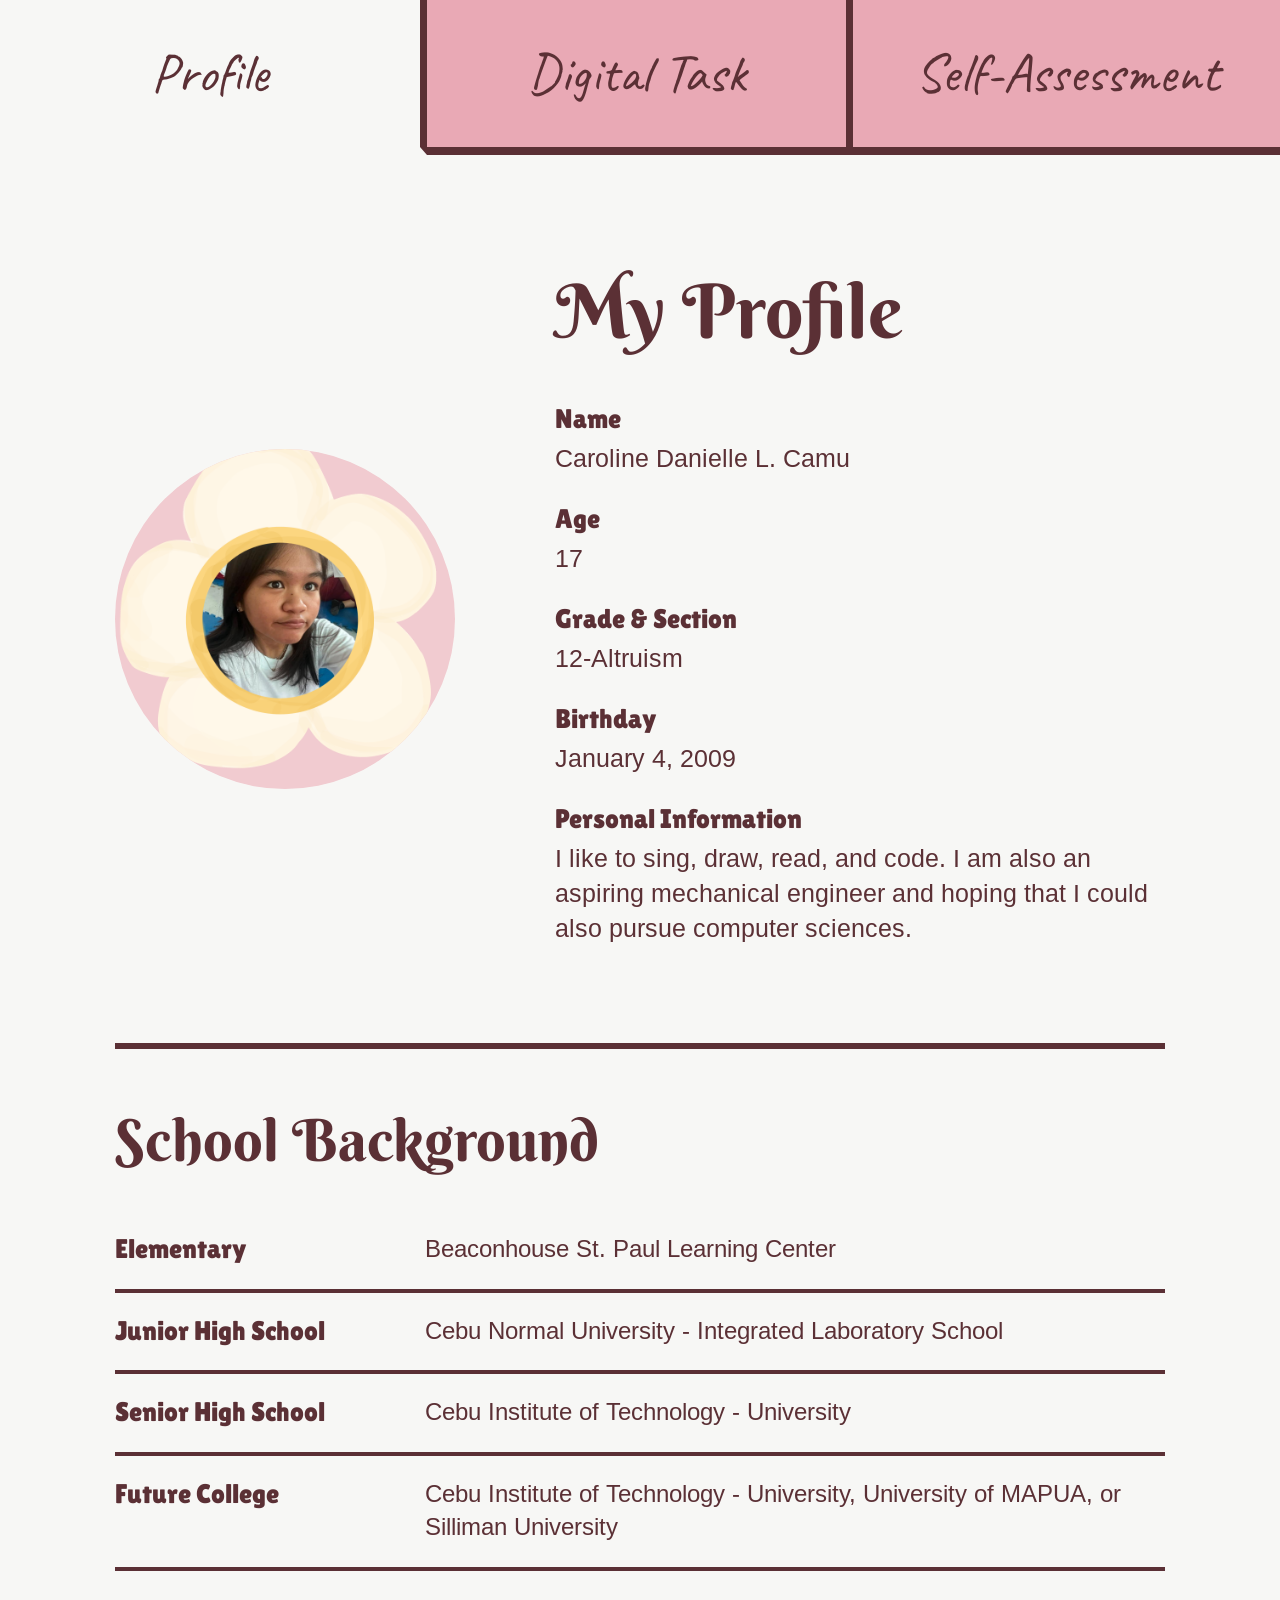
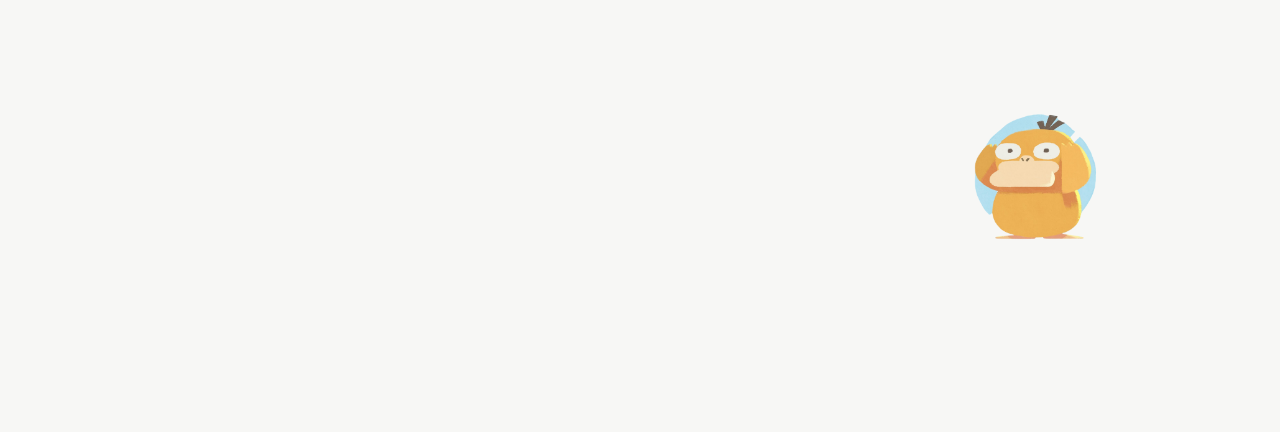
==== index.html @ 73b19c8a "first commit" ====
<!DOCTYPE html>
<html lang="en">

<head>
    <meta charset="UTF-8">
    <meta name="viewport" content="width=device-width, initial-scale=1.0">

    <title>Caroline's Digital Portfolio</title>

    <link rel="icon" type="image/png" href="ashets/me.png">

    <link href="https://fonts.googleapis.com/css2?family=Arimo:ital,wght@0,400..700;1,400..700&family=Berkshire+Swash&family=Caveat:wght@400..700&family=Lilita+One&family=Lobster&family=Nanum+Pen+Script&family=Share+Tech&display=swap" rel="stylesheet">

    <link rel="stylesheet" href="style.css">
</head>

<body>

    <script>
        window.location.href = "profile.html";
    </script>

</body>

</html>
---- style.css ----
@import url('https://fonts.googleapis.com/css2?family=Arimo:ital,wght@0,400..700;1,400..700&family=Berkshire+Swash&family=Caveat:wght@400..700&family=Lilita+One&family=Lobster&family=Nanum+Pen+Script&family=Share+Tech&display=swap');


/* ==========================================
   COLORS
========================================== */

:root {
    --pink: #e9a9b5;
    --light-pink: #f1cbd0;
    --brown: #5b3035;
    --yellow: #f2b65d;
    --white: #f7f7f5;
}


/* ==========================================
   RESET
========================================== */

* {
    box-sizing: border-box;
    margin: 0;
    padding: 0;
}


html {
    min-height: 100%;
}


body {
    min-height: 100vh;

    background: var(--pink);

    color: var(--brown);

    font-family: 'Arimo', sans-serif;
}


/* ==========================================
   HEADER
========================================== */

.topbar {
    width: 100%;
    height: 155px;

    display: grid;

    grid-template-columns: 1fr 1fr 1fr;

    border-bottom: 8px solid var(--brown);

    position: relative;

    z-index: 10;
}


.nav-item {
    display: flex;

    align-items: center;
    justify-content: center;

    text-align: center;

    padding: 0 20px;

    background: var(--pink);

    color: var(--brown);

    text-decoration: none;

    font-family: 'Caveat', cursive;

    font-size: 55px;

    line-height: 1;

    border-right: 7px solid var(--brown);

    transition:
        background 0.2s ease,
        transform 0.2s ease;
}


.nav-item:last-child {
    border-right: none;
}


.nav-item:hover {
    background: var(--light-pink);
}


/* ==========================================
   ACTIVE HEADER
========================================== */

.nav-item.active {
    background: var(--white);

    border-bottom: 8px solid var(--white);

    margin-bottom: -8px;

    position: relative;

    z-index: 20;
}


/* ==========================================
   MAIN PAGE
========================================== */

.section-page {
    background: var(--pink);
}


.page-content {
    width: 100%;

    min-height: calc(100vh - 155px);

    background: var(--white);

    padding: 75px 9% 100px;

    position: relative;

    z-index: 5;
}


/* ==========================================
   PROFILE
========================================== */

.profile-layout {
    width: 100%;

    display: flex;

    align-items: center;

    gap: 100px;

    padding: 35px 0 70px;
}


.profile-picture {
    width: 340px;
    height: 340px;

    flex-shrink: 0;

    background: var(--light-pink);

    border-radius: 50%;

    overflow: hidden;

    display: flex;

    align-items: center;

    justify-content: center;
}


.profile-picture img {
    width: 125%;
    height: 125%;

    max-width: none;

    object-fit: cover;

    display: block;
}


.profile-info {
    flex: 1;
}


.profile-info h1 {
    font-family: 'Berkshire Swash', cursive;

    font-size: 75px;

    font-weight: 400;

    margin-bottom: 45px;
}


.info-item {
    margin-bottom: 27px;
}


.info-label {
    display: block;

    font-family: 'Lilita One', sans-serif;

    font-size: 27px;

    margin-bottom: 7px;
}


.info-item p {
    font-family: 'Arimo', sans-serif;

    font-size: 25px;

    line-height: 1.4;
}


.long-text {
    max-width: 750px;
}


/* ==========================================
   SCHOOL BACKGROUND
========================================== */

.school-section {
    width: 100%;

    padding-top: 55px;

    border-top: 6px solid var(--brown);
}


.school-section h2 {
    font-family: 'Berkshire Swash', cursive;

    font-size: 58px;

    font-weight: 400;

    margin-bottom: 35px;
}


.school-item {
    display: grid;

    grid-template-columns: 280px 1fr;

    gap: 30px;

    align-items: start;

    padding: 22px 0;

    border-bottom: 4px solid var(--brown);

    font-size: 24px;
}


.school-level {
    font-family: 'Lilita One', sans-serif;

    font-size: 27px;
}


.school-item p {
    font-family: 'Arimo', sans-serif;

    line-height: 1.4;
}


/* ==========================================
   DUCK
========================================== */

.duck-decoration {
    width: 100%;

    display: flex;

    justify-content: flex-end;

    align-items: flex-end;

    margin-top: 50px;

    padding-right: 20px;
}


.duck-decoration img {
    width: 220px;

    height: auto;

    display: block;
}


/* ==========================================
   DIGITAL TASKS
========================================== */

.tasks-section {
    width: 100%;

    min-height: 600px;
}


.tasks-section h1 {
    font-family: 'Berkshire Swash', cursive;

    font-size: 75px;

    font-weight: 400;

    margin-bottom: 55px;
}


.digital-task-card {
    width: 100%;

    max-width: 1100px;

    margin: 0 auto;

    text-align: center;
}


.digital-task-link {
    display: block;

    width: 100%;

    text-decoration: none;

    border-radius: 20px;

    overflow: hidden;

    transition:
        transform 0.25s ease,
        box-shadow 0.25s ease;
}


.digital-task-link:hover {
    transform: translateY(-8px);

    box-shadow: 0 12px 0 var(--brown);
}


.digital-task-image {
    display: block;

    width: 100%;

    height: auto;

    border-radius: 20px;

    border: 6px solid var(--brown);
}


.digital-task-card h2 {
    font-family: 'Arimo', sans-serif;

    font-size: 28px;

    font-weight: 700;

    line-height: 1.4;

    color: var(--brown);

    margin-top: 30px;
}


/* ==========================================
   SELF-ASSESSMENT
========================================== */

.assessment-section {
    width: 100%;

    min-height: 600px;
}


.assessment-card {
    width: 100%;

    background: var(--pink);

    padding: 45px 60px 55px;

    border-radius: 4px;

    border: 3px solid rgba(91, 48, 53, 0.08);
}


.assessment-card h1 {
    font-family: 'Caveat', cursive;

    font-size: 72px;

    font-weight: 500;

    color: var(--brown);

    margin-bottom: 25px;
}


.assessment-card h2 {
    font-family: 'Caveat', cursive;

    font-size: 52px;

    font-weight: 600;

    color: var(--brown);

    margin: 30px 0;
}


.assessment-line {
    width: 95%;

    height: 5px;

    background: var(--brown);

    border-radius: 50%;

    margin: 25px auto;

    transform: rotate(-1deg);
}


.assessment-answer {
    font-family: 'Caveat', cursive;

    font-size: 32px;

    line-height: 1.4;

    color: var(--brown);

    max-width: 1200px;

    margin: 30px auto;

    text-align: left;
}


/* ==========================================
   TABLET
========================================== */

@media (max-width: 900px) {

    .topbar {
        height: 130px;
    }


    .nav-item {
        font-size: 40px;

        padding: 0 12px;
    }


    .page-content {
        min-height: calc(100vh - 130px);

        padding: 60px 7% 80px;
    }


    .profile-layout {
        flex-direction: column;

        align-items: flex-start;

        gap: 50px;
    }


    .profile-info h1,
    .tasks-section h1 {
        font-size: 60px;
    }


    .school-item {
        grid-template-columns: 220px 1fr;
    }


    .assessment-card {
        padding: 40px;
    }


    .assessment-card h1 {
        font-size: 60px;
    }


    .assessment-answer {
        font-size: 29px;
    }


    .duck-decoration img {
        width: 180px;
    }

}


/* ==========================================
   PHONE
========================================== */

@media (max-width: 600px) {

    .topbar {
        height: 100px;
    }


    .nav-item {
        font-size: 25px;

        padding: 0 7px;

        border-right: 4px solid var(--brown);
    }


    .page-content {
        min-height: calc(100vh - 100px);

        padding: 45px 7% 70px;
    }


    .profile-layout {
        gap: 35px;

        padding-top: 10px;
    }


    .profile-picture {
        width: 280px;
        height: 280px;
    }


    .profile-info h1,
    .tasks-section h1 {
        font-size: 48px;
    }


    .info-label {
        font-size: 23px;
    }


    .info-item p {
        font-size: 20px;
    }


    .school-section h2 {
        font-size: 43px;
    }


    .school-item {
        grid-template-columns: 1fr;

        gap: 8px;

        font-size: 19px;
    }


    .school-level {
        font-size: 23px;
    }


    .digital-task-card h2 {
        font-size: 21px;
    }


    .assessment-card {
        padding: 30px 25px 35px;
    }


    .assessment-card h1 {
        font-size: 50px;
    }


    .assessment-card h2 {
        font-size: 40px;
    }


    .assessment-answer {
        font-size: 25px;

        line-height: 1.4;
    }


    .duck-decoration {
        justify-content: center;

        margin-top: 40px;

        padding-right: 0;
    }


    .duck-decoration img {
        width: 150px;
    }

}
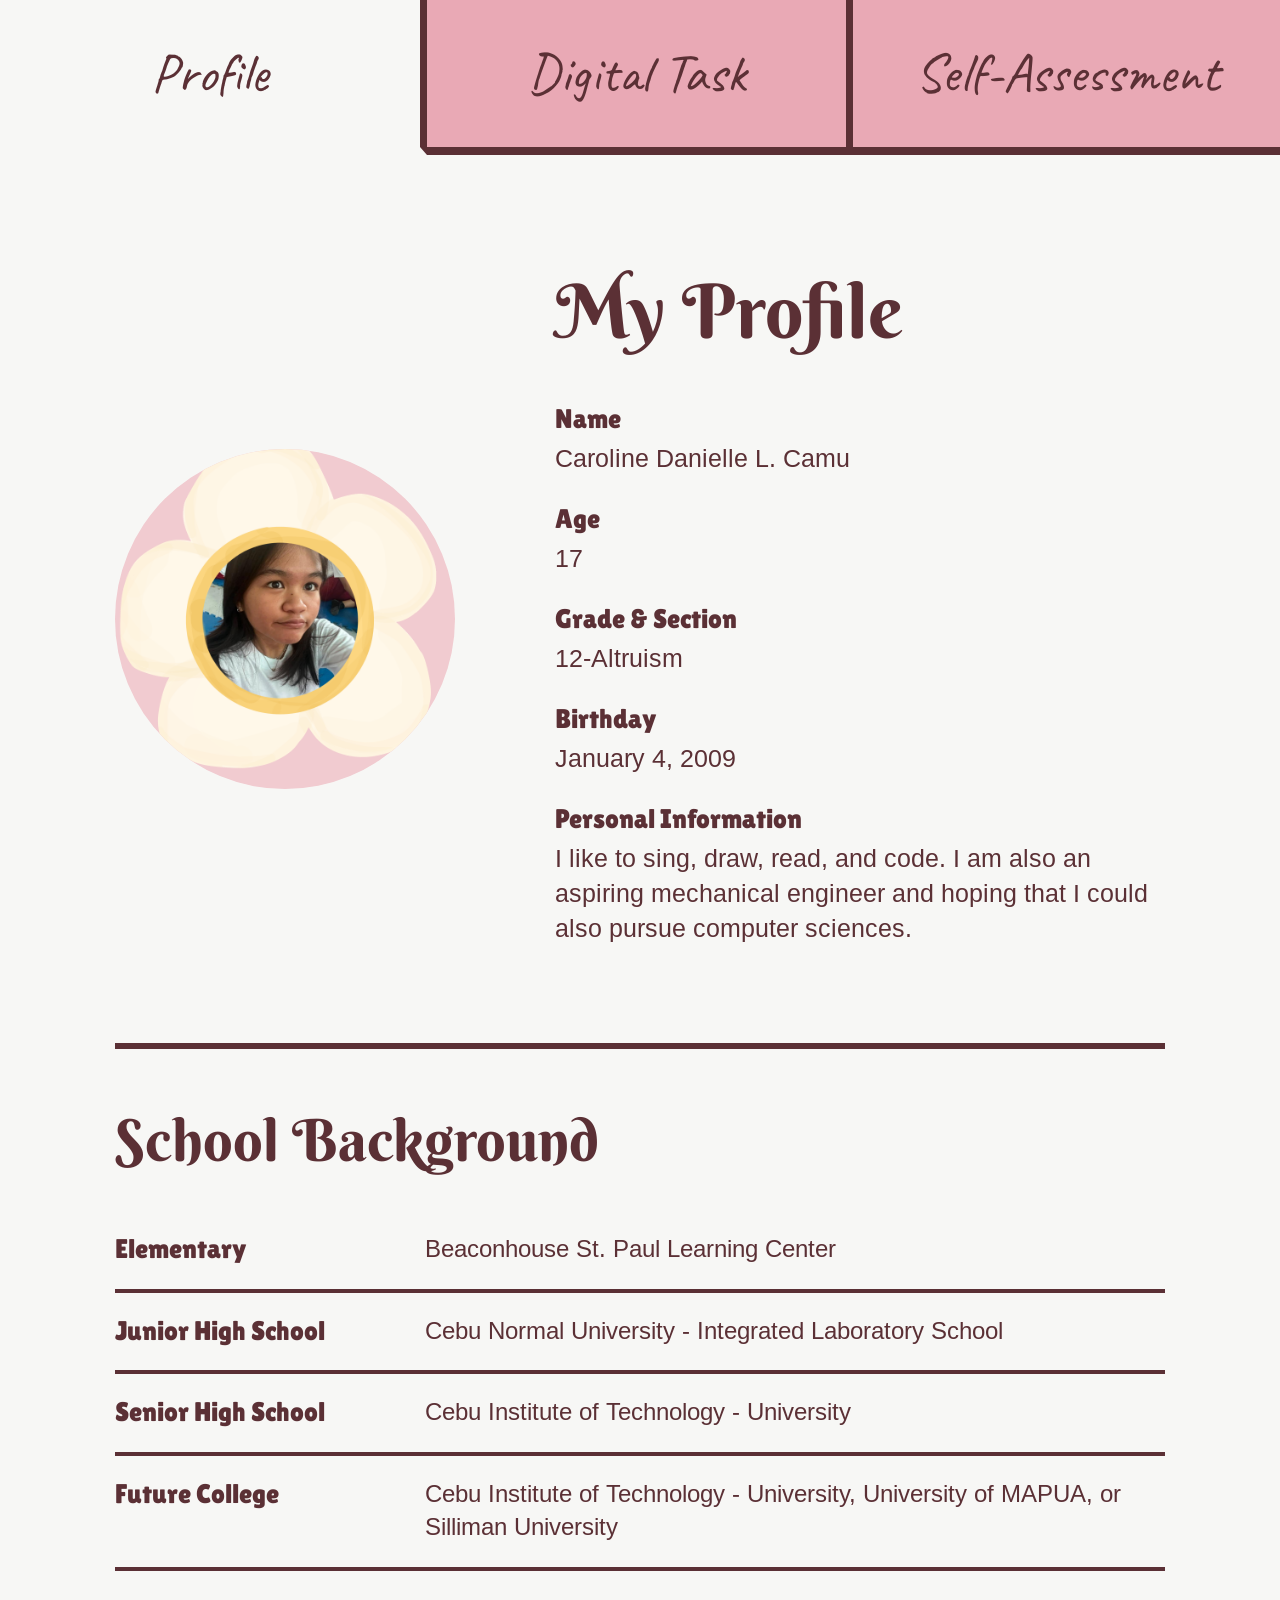
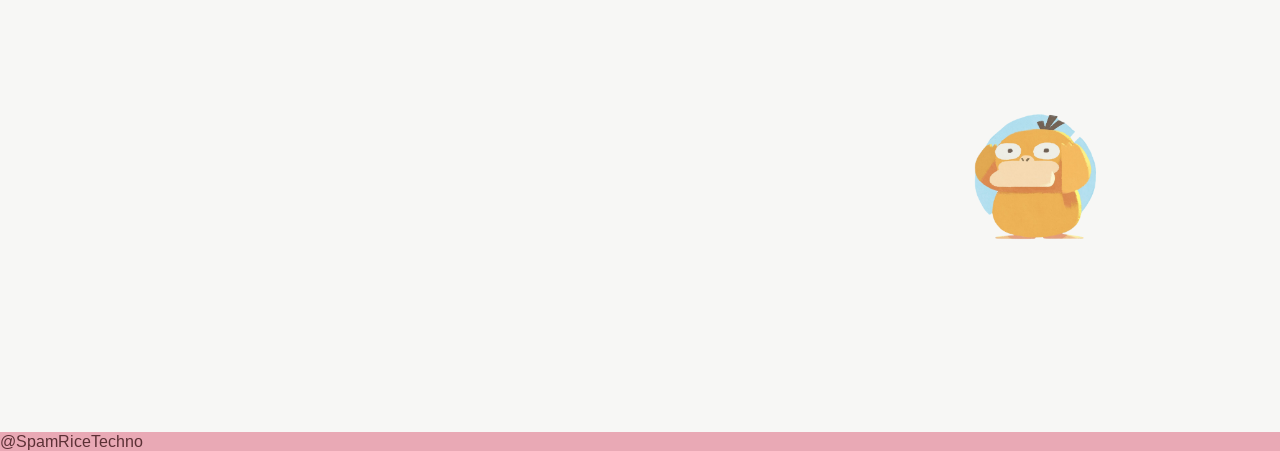
==== commit 026c57c4: "Added website footer" ====
--- a/index.html
+++ b/index.html
@@ -22,4 +22,8 @@
 
 </body>
 
+<footer>
+    <p>@SpamRiceTechno</p>
+</footer>
+
 </html>
--- a/style.css
+++ b/style.css
@@ -669,4 +669,12 @@
         width: 150px;
     }
 
+
+footer {
+    text-align: center;
+    padding: 20px;
+    margin-top: 40px;
+    font-size: 14px;
+}
+
 }
